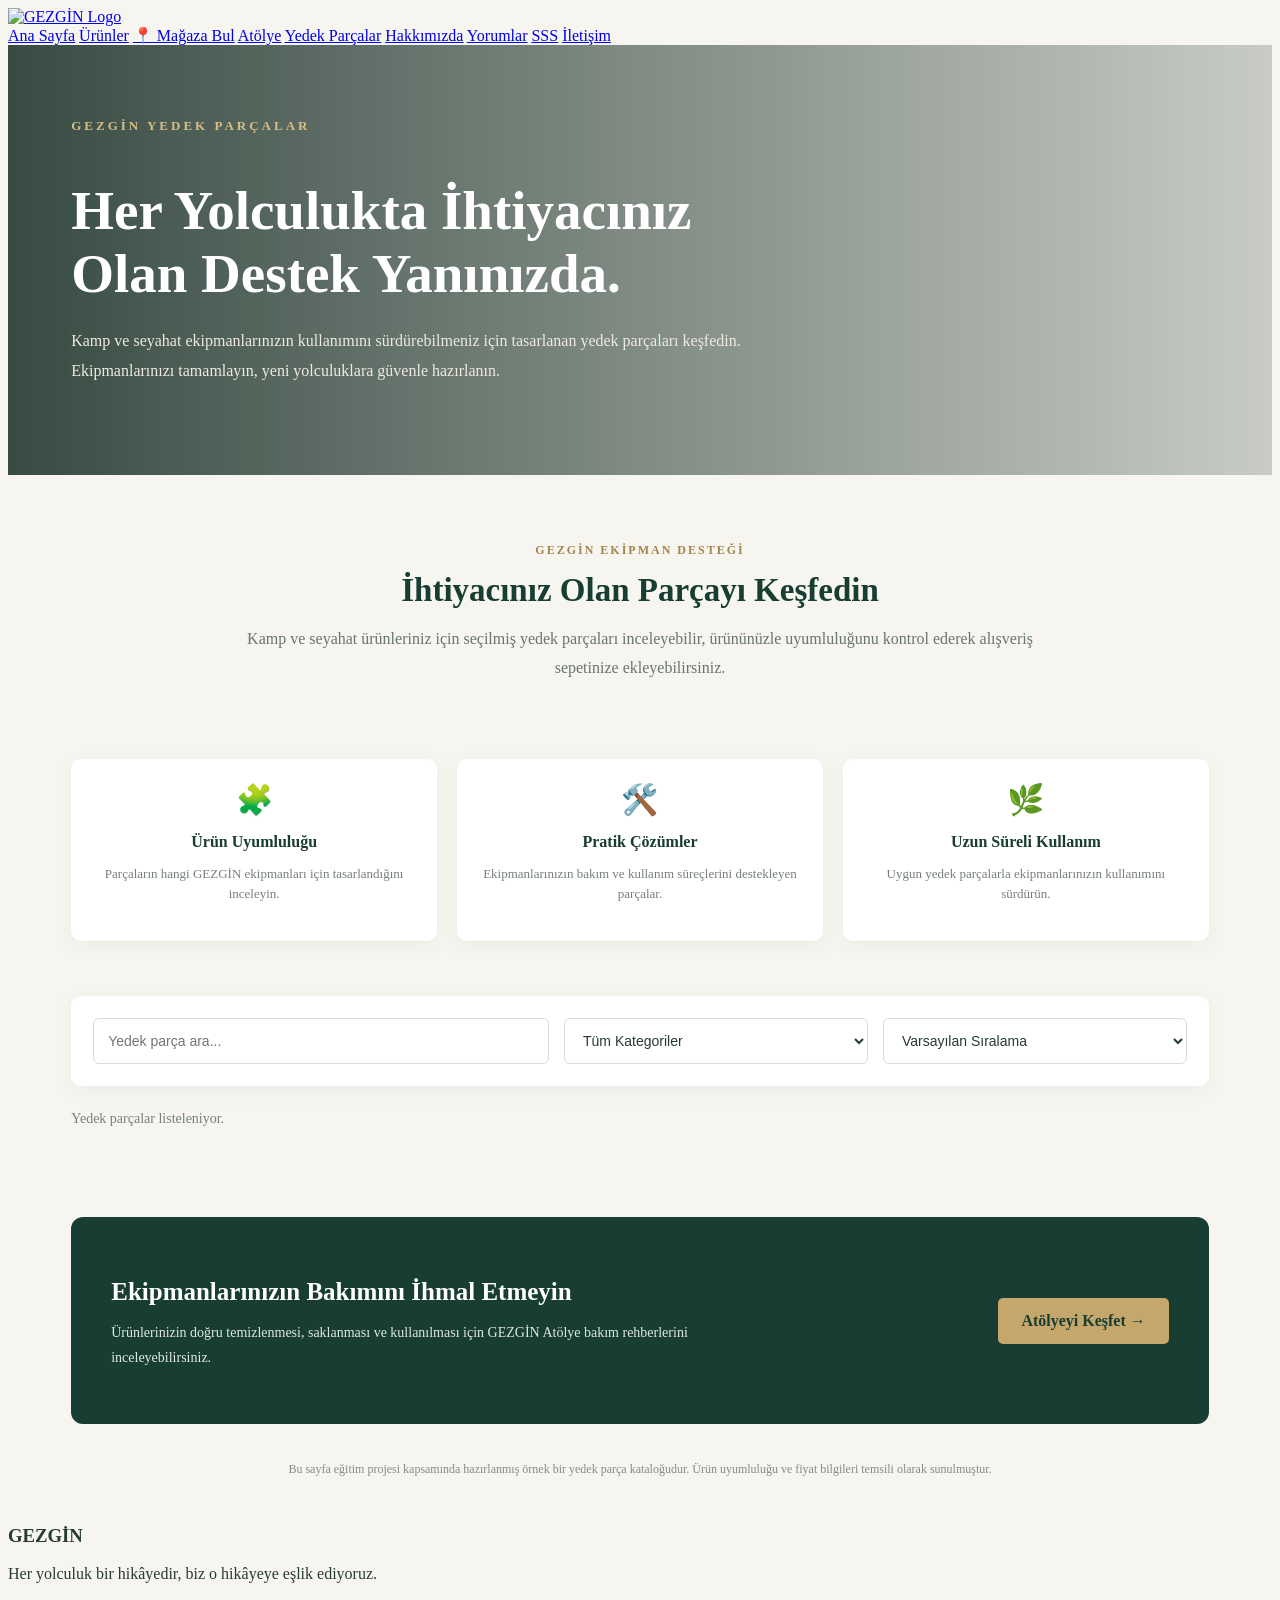
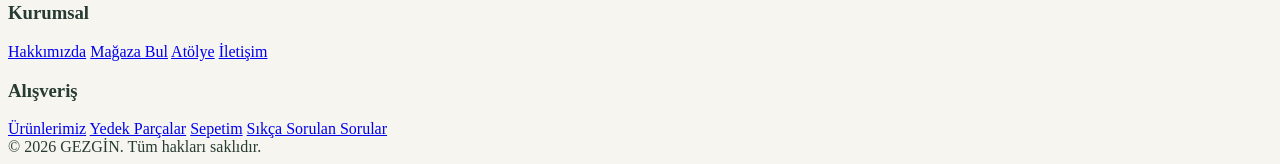
==== yedek-parcalar.html @ 84cae01d "Add files via upload" ====
<!DOCTYPE html>
<html lang="tr">
<head>
    <meta charset="UTF-8">
    <meta name="viewport" content="width=device-width, initial-scale=1.0">

    <meta name="description" content="GEZGİN yedek parçalar. Kamp ve seyahat ekipmanlarınız için uyumlu yedek parçaları keşfedin.">

    <title>Yedek Parçalar | GEZGİN</title>

    <link rel="stylesheet" href="style.css">

    <style>
        /* GENEL */
        .parts-page {
            background: #f7f5ef;
            color: #263b32;
        }

        .parts-container {
            width: 90%;
            max-width: 1250px;
            margin: auto;
        }
/* HERO */
.parts-hero {
    min-height: 430px;
    background:
        linear-gradient(90deg, rgba(13,38,29,.82), rgba(13,38,29,.20)),
        url("images/yedek-parcalar.png") center/cover no-repeat;
    display: flex;
    align-items: center;
    color: white;
    position: relative;
}
        .parts-hero-content {
            max-width: 680px;
            padding: 70px 0;
        }

        .parts-label {
            color: #d8bd85;
            font-size: 13px;
            font-weight: 800;
            letter-spacing: 3px;
            margin-bottom: 18px;
        }

        .parts-hero h1 {
            font-size: clamp(36px, 5vw, 55px);
            line-height: 1.15;
            margin-bottom: 20px;
        }

        .parts-hero p {
            color: #eeeae0;
            font-size: 16px;
            line-height: 1.9;
        }

        .parts-intro {
            text-align: center;
            max-width: 800px;
            margin: auto;
            padding: 65px 15px 35px;
        }

        .parts-intro span {
            color: #a3864e;
            font-size: 12px;
            font-weight: 800;
            letter-spacing: 2px;
        }

        .parts-intro h2 {
            color: #183d32;
            font-size: 33px;
            margin: 14px 0;
        }

        .parts-intro p {
            color: #68756d;
            line-height: 1.8;
        }

        /* AVANTAJLAR */
        .parts-benefits {
            display: grid;
            grid-template-columns: repeat(3, 1fr);
            gap: 20px;
            margin: 25px auto 55px;
        }

        .parts-benefit {
            background: white;
            border-radius: 10px;
            padding: 23px;
            text-align: center;
            box-shadow: 0 5px 20px rgba(24,61,50,.05);
        }

        .parts-benefit .icon {
            font-size: 30px;
            margin-bottom: 12px;
        }

        .parts-benefit h3 {
            color: #183d32;
            font-size: 16px;
            margin-bottom: 8px;
        }

        .parts-benefit p {
            color: #778078;
            font-size: 13px;
            line-height: 1.6;
        }

        /* ARAMA VE FİLTRELEME */
        .parts-controls {
            background: white;
            border-radius: 10px;
            padding: 22px;
            display: grid;
            grid-template-columns: 1.5fr 1fr 1fr;
            gap: 15px;
            margin-bottom: 25px;
            box-shadow: 0 5px 20px rgba(24,61,50,.05);
        }

        .parts-controls input,
        .parts-controls select {
            width: 100%;
            padding: 13px 14px;
            border: 1px solid #dddcd3;
            border-radius: 6px;
            background: #fff;
            color: #263b32;
            font-size: 14px;
            outline: none;
            box-sizing: border-box;
        }

        .parts-controls input:focus,
        .parts-controls select:focus {
            border-color: #183d32;
        }

        .parts-result-count {
            color: #758078;
            font-size: 14px;
            margin-bottom: 20px;
        }

        /* YEDEK PARÇA KARTLARI */
        .parts-grid {
            display: grid;
            grid-template-columns: repeat(3, 1fr);
            gap: 25px;
            padding-bottom: 70px;
        }

        .part-card {
            background: white;
            border-radius: 12px;
            overflow: hidden;
            box-shadow: 0 7px 24px rgba(24,61,50,.07);
            transition: .3s;
            display: flex;
            flex-direction: column;
        }

        .part-card:hover {
            transform: translateY(-6px);
            box-shadow: 0 14px 32px rgba(24,61,50,.13);
        }

        .part-visual {
            height: 240px;
            background: #ffffff;
            display: flex;
            align-items: center;
            justify-content: center;
            position: relative;
            padding: 15px;
            overflow: hidden;
            box-sizing: border-box;
        }

        .part-product-image {
            width: 100%;
            height: 100%;
            object-fit: contain;
            display: block;
            transition: transform .4s ease;
        }

        .part-card:hover .part-product-image {
            transform: scale(1.05);
        }

        .part-tag {
            position: absolute;
            top: 15px;
            left: 15px;
            background: #183d32;
            color: white;
            padding: 7px 11px;
            border-radius: 4px;
            font-size: 11px;
            font-weight: 700;
            z-index: 2;
        }

        .part-content {
            padding: 23px;
            display: flex;
            flex-direction: column;
            flex: 1;
        }

        .part-category {
            color: #a3864e;
            font-size: 11px;
            font-weight: 800;
            letter-spacing: 1px;
            text-transform: uppercase;
        }

        .part-content h3 {
            color: #183d32;
            font-size: 19px;
            margin: 10px 0;
        }

        .part-description {
            color: #778078;
            font-size: 13px;
            line-height: 1.7;
            min-height: 65px;
        }

        .part-compatibility {
            background: #f5f4ed;
            border-left: 3px solid #c5a66b;
            padding: 11px 13px;
            margin: 15px 0;
            font-size: 12px;
            color: #59675e;
            line-height: 1.6;
        }

        .part-price {
            color: #183d32;
            font-size: 22px;
            font-weight: 800;
            margin: 8px 0 16px;
        }

        .part-stock {
            font-size: 12px;
            font-weight: 700;
            margin-bottom: 13px;
        }

        .part-add-button {
            width: 100%;
            padding: 13px;
            border: none;
            border-radius: 5px;
            background: #183d32;
            color: white;
            font-weight: 700;
            cursor: pointer;
            transition: .3s;
            margin-top: auto;
        }

        .part-add-button:hover:not(:disabled) {
            background: #c5a66b;
            color: #183d32;
        }

        .part-add-button:disabled {
            background: #aaa;
            cursor: not-allowed;
        }

        .parts-empty {
            display: none;
            text-align: center;
            padding: 50px 20px;
            background: white;
            border-radius: 10px;
            color: #68756d;
            margin-bottom: 60px;
        }

        /* ATÖLYE YÖNLENDİRME */
        .parts-workshop {
            background: #183d32;
            color: white;
            border-radius: 12px;
            padding: 40px;
            margin: 0 auto 75px;
            display: flex;
            align-items: center;
            justify-content: space-between;
            gap: 25px;
        }

        .parts-workshop h2 {
            font-size: 25px;
            margin-bottom: 12px;
        }

        .parts-workshop p {
            color: #e0e8e2;
            line-height: 1.8;
            font-size: 14px;
            max-width: 650px;
        }

        .parts-workshop a {
            flex-shrink: 0;
            display: inline-block;
            padding: 14px 23px;
            background: #c5a66b;
            color: #183d32;
            text-decoration: none;
            font-weight: 800;
            border-radius: 5px;
        }

        .parts-workshop a:hover {
            background: #e0c995;
        }

        .parts-disclaimer {
            font-size: 12px;
            color: #858b83;
            text-align: center;
            margin: -40px auto 45px;
            line-height: 1.7;
        }

        /* MOBİL UYUMLULUK */
        @media(max-width: 900px) {
            .parts-grid {
                grid-template-columns: repeat(2, 1fr);
            }

            .parts-benefits {
                grid-template-columns: 1fr;
            }
        }

        @media(max-width: 600px) {
            .parts-grid {
                grid-template-columns: 1fr;
            }

            .parts-controls {
                grid-template-columns: 1fr;
            }

            .parts-workshop {
                flex-direction: column;
                align-items: flex-start;
                padding: 28px;
            }

            .parts-intro h2 {
                font-size: 27px;
            }

            .part-visual {
                height: 260px;
            }
        }
    </style>
</head>

<body class="parts-page">

<header class="site-header">

    <a href="index.html" class="logo">
        <img src="images/logo.png" alt="GEZGİN Logo">
    </a>

    <nav class="main-nav">
        <a href="index.html">Ana Sayfa</a>
        <a href="urunler.html">Ürünler</a>
        <a href="magazalar.html">📍 Mağaza Bul</a>
        <a href="atolye.html">Atölye</a>
        <a href="yedek-parcalar.html">Yedek Parçalar</a>
        <a href="hakkimizda.html">Hakkımızda</a>
        <a href="yorumlar.html">Yorumlar</a>
        <a href="sss.html">SSS</a>
        <a href="iletisim.html">İletişim</a>
    </nav>

</header>

<main>

    <section class="parts-hero">
        <div class="parts-container">
            <div class="parts-hero-content">

                <div class="parts-label">
                    GEZGİN YEDEK PARÇALAR
                </div>

                <h1>Her Yolculukta İhtiyacınız Olan Destek Yanınızda.</h1>

                <p>
                    Kamp ve seyahat ekipmanlarınızın kullanımını
                    sürdürebilmeniz için tasarlanan yedek parçaları
                    keşfedin. Ekipmanlarınızı tamamlayın, yeni
                    yolculuklara güvenle hazırlanın.
                </p>

            </div>
        </div>
    </section>

    <section class="parts-container">

        <div class="parts-intro">

            <span>GEZGİN EKİPMAN DESTEĞİ</span>

            <h2>İhtiyacınız Olan Parçayı Keşfedin</h2>

            <p>
                Kamp ve seyahat ürünleriniz için seçilmiş yedek
                parçaları inceleyebilir, ürününüzle uyumluluğunu
                kontrol ederek alışveriş sepetinize ekleyebilirsiniz.
            </p>

        </div>

        <div class="parts-benefits">

            <div class="parts-benefit">
                <div class="icon">🧩</div>
                <h3>Ürün Uyumluluğu</h3>
                <p>Parçaların hangi GEZGİN ekipmanları için tasarlandığını inceleyin.</p>
            </div>

            <div class="parts-benefit">
                <div class="icon">🛠️</div>
                <h3>Pratik Çözümler</h3>
                <p>Ekipmanlarınızın bakım ve kullanım süreçlerini destekleyen parçalar.</p>
            </div>

            <div class="parts-benefit">
                <div class="icon">🌿</div>
                <h3>Uzun Süreli Kullanım</h3>
                <p>Uygun yedek parçalarla ekipmanlarınızın kullanımını sürdürün.</p>
            </div>

        </div>

        <div class="parts-controls">

            <input
                type="search"
                id="part-search"
                placeholder="Yedek parça ara..."
                aria-label="Yedek parça ara"
            >

            <select id="part-category">
                <option value="all">Tüm Kategoriler</option>
                <option value="Çadır Parçaları">Çadır Parçaları</option>
                <option value="Çanta Parçaları">Çanta Parçaları</option>
                <option value="Sandalye Parçaları">Sandalye Parçaları</option>
                <option value="Termos Parçaları">Termos Parçaları</option>
            </select>

            <select id="part-sort">
                <option value="default">Varsayılan Sıralama</option>
                <option value="low-high">Fiyat: Artan</option>
                <option value="high-low">Fiyat: Azalan</option>
                <option value="az">İsim: A-Z</option>
            </select>

        </div>

        <div class="parts-result-count" id="part-result-count">
            Yedek parçalar listeleniyor.
        </div>

        <div class="parts-grid" id="parts-list"></div>

        <div class="parts-empty" id="parts-empty">
            <h3>Aradığınız yedek parça bulunamadı.</h3>
            <p>Farklı bir kelime veya kategori deneyebilirsiniz.</p>
        </div>

        <div class="parts-workshop">

            <div>
                <h2>Ekipmanlarınızın Bakımını İhmal Etmeyin</h2>

                <p>
                    Ürünlerinizin doğru temizlenmesi, saklanması ve
                    kullanılması için GEZGİN Atölye bakım rehberlerini
                    inceleyebilirsiniz.
                </p>
            </div>

            <a href="atolye.html">Atölyeyi Keşfet →</a>

        </div>

        <p class="parts-disclaimer">
            Bu sayfa eğitim projesi kapsamında hazırlanmış örnek bir
            yedek parça kataloğudur. Ürün uyumluluğu ve fiyat bilgileri
            temsili olarak sunulmuştur.
        </p>

    </section>

</main>

<footer class="site-footer">

    <div class="footer-content">

        <div class="footer-column">
            <h3>GEZGİN</h3>
            <p>Her yolculuk bir hikâyedir, biz o hikâyeye eşlik ediyoruz.</p>
        </div>

        <div class="footer-column">
            <h3>Kurumsal</h3>
            <a href="hakkimizda.html">Hakkımızda</a>
            <a href="magazalar.html">Mağaza Bul</a>
            <a href="atolye.html">Atölye</a>
            <a href="iletisim.html">İletişim</a>
        </div>

        <div class="footer-column">
            <h3>Alışveriş</h3>
            <a href="urunler.html">Ürünlerimiz</a>
            <a href="yedek-parcalar.html">Yedek Parçalar</a>
            <a href="sepet.html">Sepetim</a>
            <a href="sss.html">Sıkça Sorulan Sorular</a>
        </div>

    </div>

    <div class="footer-bottom">
        © 2026 GEZGİN. Tüm hakları saklıdır.
    </div>

</footer>

<script src="script.js"></script>

<script>

// ==========================================
// GEZGİN YEDEK PARÇA VERİLERİ
// ==========================================

const spareParts = [

    {
        id: 101,
        name: "GEZGİN Alüminyum Çadır Direği",
        category: "Çadır Parçaları",
        price: 590,
        stock: 12,
        description: "Kamp çadırlarının taşıyıcı yapısını desteklemek için tasarlanmış alüminyum direk.",
        compatibility: "GEZGİN StormGuard Kamp Çadırı",
        image: "images/yedekcadirDiregi.png"
    },

    {
        id: 102,
        name: "GEZGİN Çadır Kazık Seti",
        category: "Çadır Parçaları",
        price: 290,
        stock: 20,
        description: "Çadırın zemine sabitlenmesine yardımcı olan dayanıklı kazık seti.",
        compatibility: "GEZGİN StormGuard Kamp Çadırı",
        image: "images/yedekcadirKazigi.png"
    },

    {
        id: 103,
        name: "GEZGİN Çadır Bağlantı Aparatı",
        category: "Çadır Parçaları",
        price: 190,
        stock: 15,
        description: "Çadır direklerinin ve bağlantı noktalarının sabitlenmesini destekleyen bağlantı parçası.",
        compatibility: "GEZGİN StormGuard Kamp Çadırı",
        image: "images/yedekcadirBaglanti.png"
    },

    {
        id: 104,
        name: "GEZGİN Çadır Tamir Yaması",
        category: "Çadır Parçaları",
        price: 160,
        stock: 25,
        description: "Küçük yüzey hasarlarının onarımında kullanılmak üzere tasarlanmış tamir yaması.",
        compatibility: "Polyester çadır kumaşları için uygun yüzeylerde",
        image: "images/yedekcadirTamirYamasi.png"
    },

    {
        id: 105,
        name: "GEZGİN Sırt Çantası Tokası",
        category: "Çanta Parçaları",
        price: 120,
        stock: 18,
        description: "Çanta kayışlarının sabitlenmesi ve ayarlanması için yedek toka.",
        compatibility: "GEZGİN AdventurePro Sırt Çantası",
        image: "images/yedekSirtCantasiTokasi.png"
    },

    {
        id: 106,
        name: "GEZGİN Çanta Omuz Askısı",
        category: "Çanta Parçaları",
        price: 260,
        stock: 10,
        description: "Seyahat çantaları için ayarlanabilir yedek omuz askısı.",
        compatibility: "GEZGİN Premium Seyahat Çantası",
        image: "images/yedekCantaOmuzAskisi.png"
    },

    {
        id: 107,
        name: "GEZGİN Fermuar Başlığı",
        category: "Çanta Parçaları",
        price: 90,
        stock: 30,
        description: "Uygun ölçüdeki çanta fermuarları için yedek fermuar çekme aparatı.",
        compatibility: "GEZGİN seyahat ve sırt çantaları",
        image: "images/yedekFermuarBasligi.png"
    },

    {
        id: 108,
        name: "GEZGİN Kamp Sandalyesi Ayak Tapası",
        category: "Sandalye Parçaları",
        price: 140,
        stock: 16,
        description: "Sandalye ayaklarının zeminle temasını destekleyen yedek koruyucu parça.",
        compatibility: "GEZGİN Adventure Kamp Sandalyesi",
        image: "images/yedekSandalyeAyakTapasi.png"
    },

    {
        id: 109,
        name: "GEZGİN Sandalye Bağlantı Aparatı",
        category: "Sandalye Parçaları",
        price: 210,
        stock: 10,
        description: "Katlanabilir sandalye iskeletindeki uygun bağlantı noktaları için yedek aparat.",
        compatibility: "GEZGİN Adventure Kamp Sandalyesi",
        image: "images/yedekSandalyeBaglanti.png"
    },

    {
        id: 110,
        name: "GEZGİN Termos Yedek Kapağı",
        category: "Termos Parçaları",
        price: 220,
        stock: 14,
        description: "Termosun kapak bölümünü yenilemek için tasarlanmış yedek kapak.",
        compatibility: "GEZGİN ThermoPro Premium Termos",
        image: "images/yedekTermosKapagi.png"
    },

    {
        id: 111,
        name: "GEZGİN Termos Silikon Conta",
        category: "Termos Parçaları",
        price: 85,
        stock: 25,
        description: "Termos kapağının sızdırmazlık yapısını destekleyen silikon conta.",
        compatibility: "GEZGİN ThermoPro Premium Termos",
        image: "images/yedekTermosSilikonConta.png"
    }

];


// ==========================================
// YEDEK PARÇALARI ANA ÜRÜN SİSTEMİNE EKLE
// ==========================================

spareParts.forEach(part => {

    if (!products.some(product => product.id === part.id)) {

        products.push({

            id: part.id,
            name: part.name,
            category: part.category,
            price: part.price,
            stock: part.stock,

            description: part.description,

            features: [
                "Ürün türü: Yedek parça",
                "Uyumlu ürün: " + part.compatibility
            ],

            warranty: "Eğitim projesi kapsamında temsili bilgi",

            usageInstructions: [
                "Parçayı satın almadan önce mevcut ürününüzle uyumluluğunu kontrol edin.",
                "Kurulum ve değişim işlemlerinde ürün kullanım talimatlarını dikkate alın.",
                "Emin olmadığınız montaj işlemleri için teknik destek alın."
            ],

            boxContents: [
                "1 adet " + part.name
            ],

            colors: [
                {
                    name: "Standart",
                    image: part.image
                }
            ],

            reviews: []

        });

    }

    if (stockData[part.id] === undefined) {
        stockData[part.id] = part.stock;
    }

});

saveStock();


// ==========================================
// YEDEK PARÇALARI ANA SAYFADA GÖSTER
// ==========================================

function renderSpareParts() {

    const container = document.getElementById("parts-list");

    if (!container) return;

    const searchInput = document.getElementById("part-search");
    const categoryInput = document.getElementById("part-category");
    const sortInput = document.getElementById("part-sort");

    const search = searchInput.value
        .toLocaleLowerCase("tr-TR")
        .trim();

    const category = categoryInput.value;
    const sort = sortInput.value;

    let filtered = spareParts.filter(part => {

        const text = (
            part.name + " " +
            part.category + " " +
            part.description + " " +
            part.compatibility
        ).toLocaleLowerCase("tr-TR");

        const matchesSearch = text.includes(search);

        const matchesCategory =
            category === "all" || part.category === category;

        return matchesSearch && matchesCategory;

    });

    if (sort === "low-high") {
        filtered.sort((a, b) => a.price - b.price);
    }

    if (sort === "high-low") {
        filtered.sort((a, b) => b.price - a.price);
    }

    if (sort === "az") {
        filtered.sort((a, b) =>
            a.name.localeCompare(b.name, "tr")
        );
    }

    container.innerHTML = filtered.map(part => {

        const stock = getStock(part.id);

        return `
            <article class="part-card">

                <div class="part-visual">

                    <span class="part-tag">GEZGİN YEDEK PARÇA</span>

                    <img
                        class="part-product-image"
                        src="${part.image}"
                        alt="${escapeHTML(part.name)}"
                        loading="lazy"
                        onerror="this.onerror=null; this.alt='Ürün görseli bulunamadı'; this.src='images/logo.png';"
                    >

                </div>

                <div class="part-content">

                    <span class="part-category">
                        ${escapeHTML(part.category)}
                    </span>

                    <h3>${escapeHTML(part.name)}</h3>

                    <p class="part-description">
                        ${escapeHTML(part.description)}
                    </p>

                    <div class="part-compatibility">
                        <strong>Uyumlu ürün:</strong><br>
                        ${escapeHTML(part.compatibility)}
                    </div>

                    <div class="part-price">
                        ${formatPrice(part.price)}
                    </div>

                    <div class="part-stock"
                        style="color:${stock > 0 ? "#27834b" : "#c0392b"}">

                        ${stock > 0
                            ? "● Stokta: " + stock + " adet"
                            : "● Stokta Yok"}

                    </div>

                    <button
                        class="part-add-button"
                        onclick="addToCart(${part.id})"
                        ${stock <= 0 ? "disabled" : ""}
                    >
                        ${stock > 0 ? "🛒 Sepete Ekle" : "Stokta Yok"}
                    </button>

                </div>

            </article>
        `;

    }).join("");

    document.getElementById("part-result-count").textContent =
        filtered.length + " yedek parça listeleniyor.";

    document.getElementById("parts-empty").style.display =
        filtered.length === 0 ? "block" : "none";

}


// ==========================================
// YEDEK PARÇA STOK GÖRÜNÜMÜNÜ YENİLE
// ==========================================

function updateSparePartStockDisplay() {
    renderSpareParts();
}


// ==========================================
// FİLTRELER
// ==========================================

document.getElementById("part-search").addEventListener(
    "input",
    renderSpareParts
);

document.getElementById("part-category").addEventListener(
    "change",
    renderSpareParts
);

document.getElementById("part-sort").addEventListener(
    "change",
    renderSpareParts
);


// ==========================================
// SEPET SONRASI STOK GÖRÜNÜMÜ
// ==========================================

const originalUpdateStockDisplays = updateStockDisplays;

updateStockDisplays = function() {

    originalUpdateStockDisplays();

    renderSpareParts();

};


// ==========================================
// SAYFA AÇILDIĞINDA
// ==========================================

document.addEventListener("DOMContentLoaded", function() {

    renderSpareParts();

});

</script>

</body>
</html>
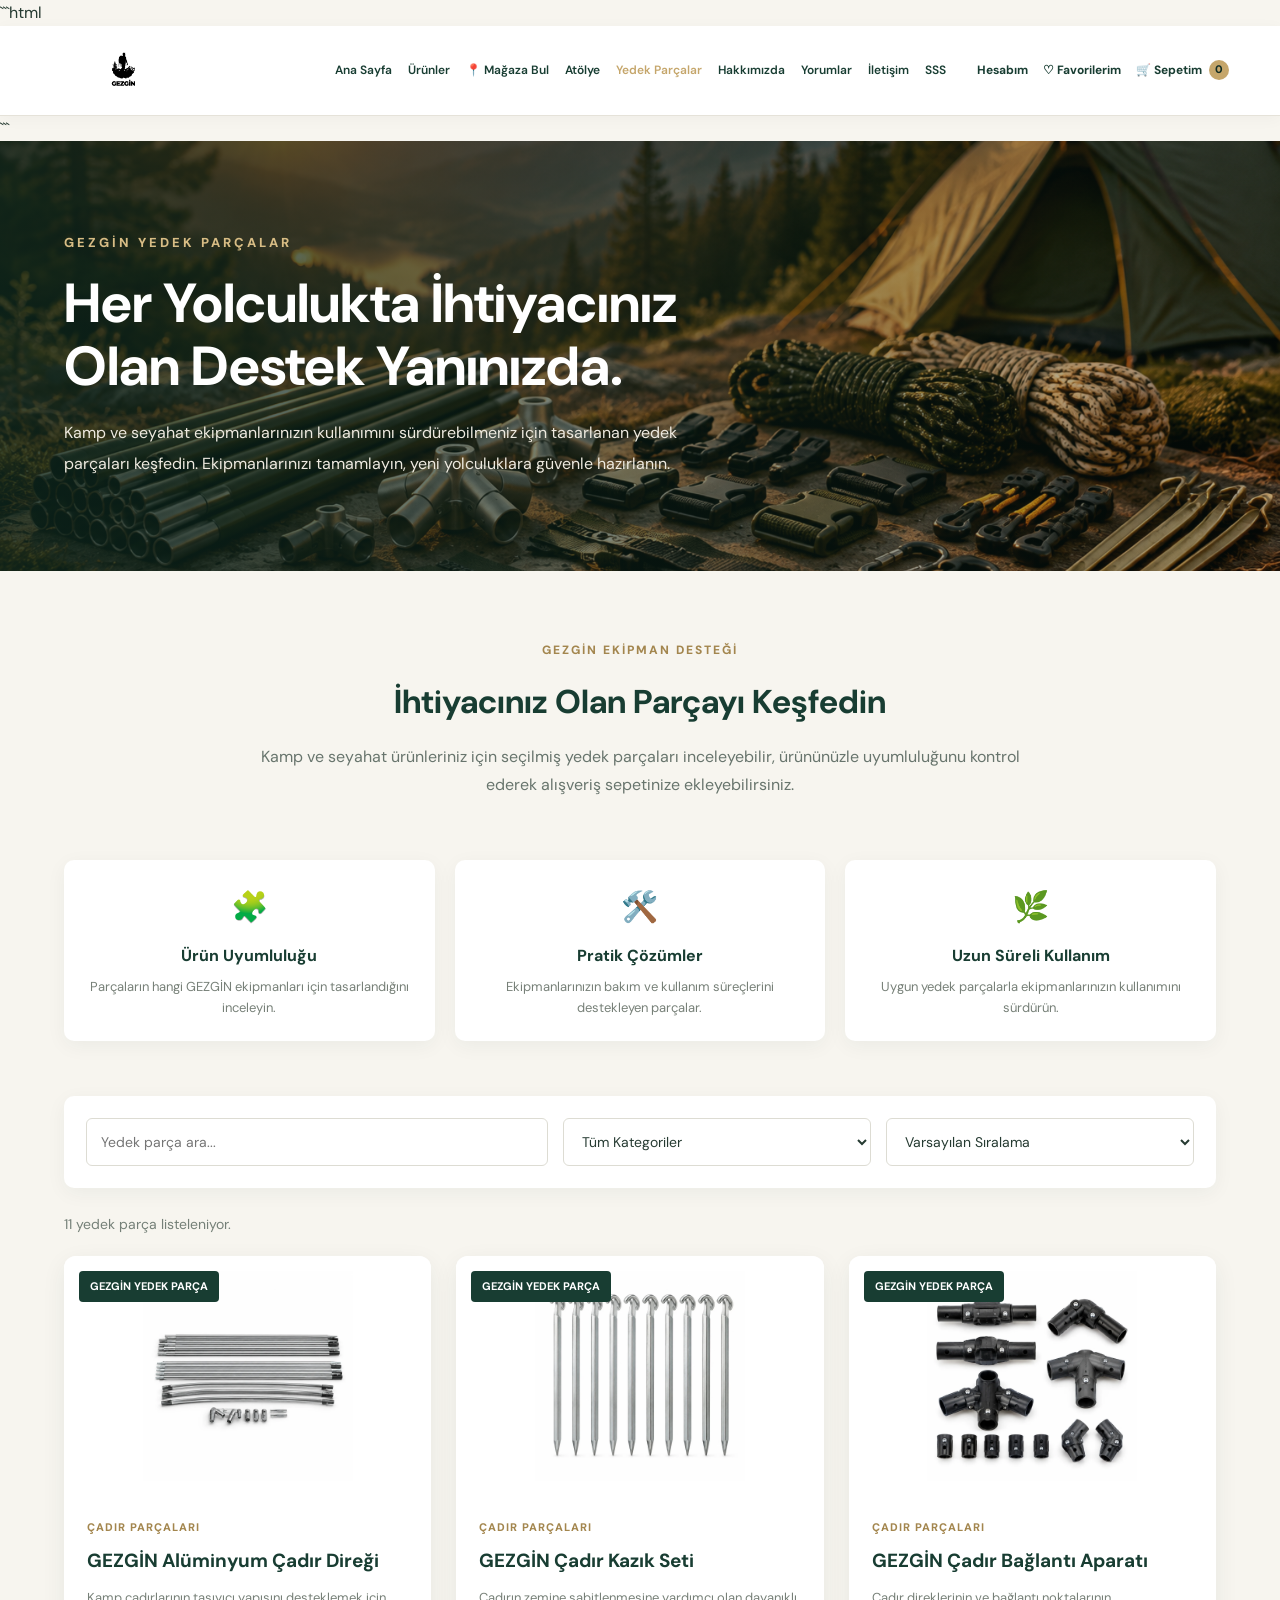
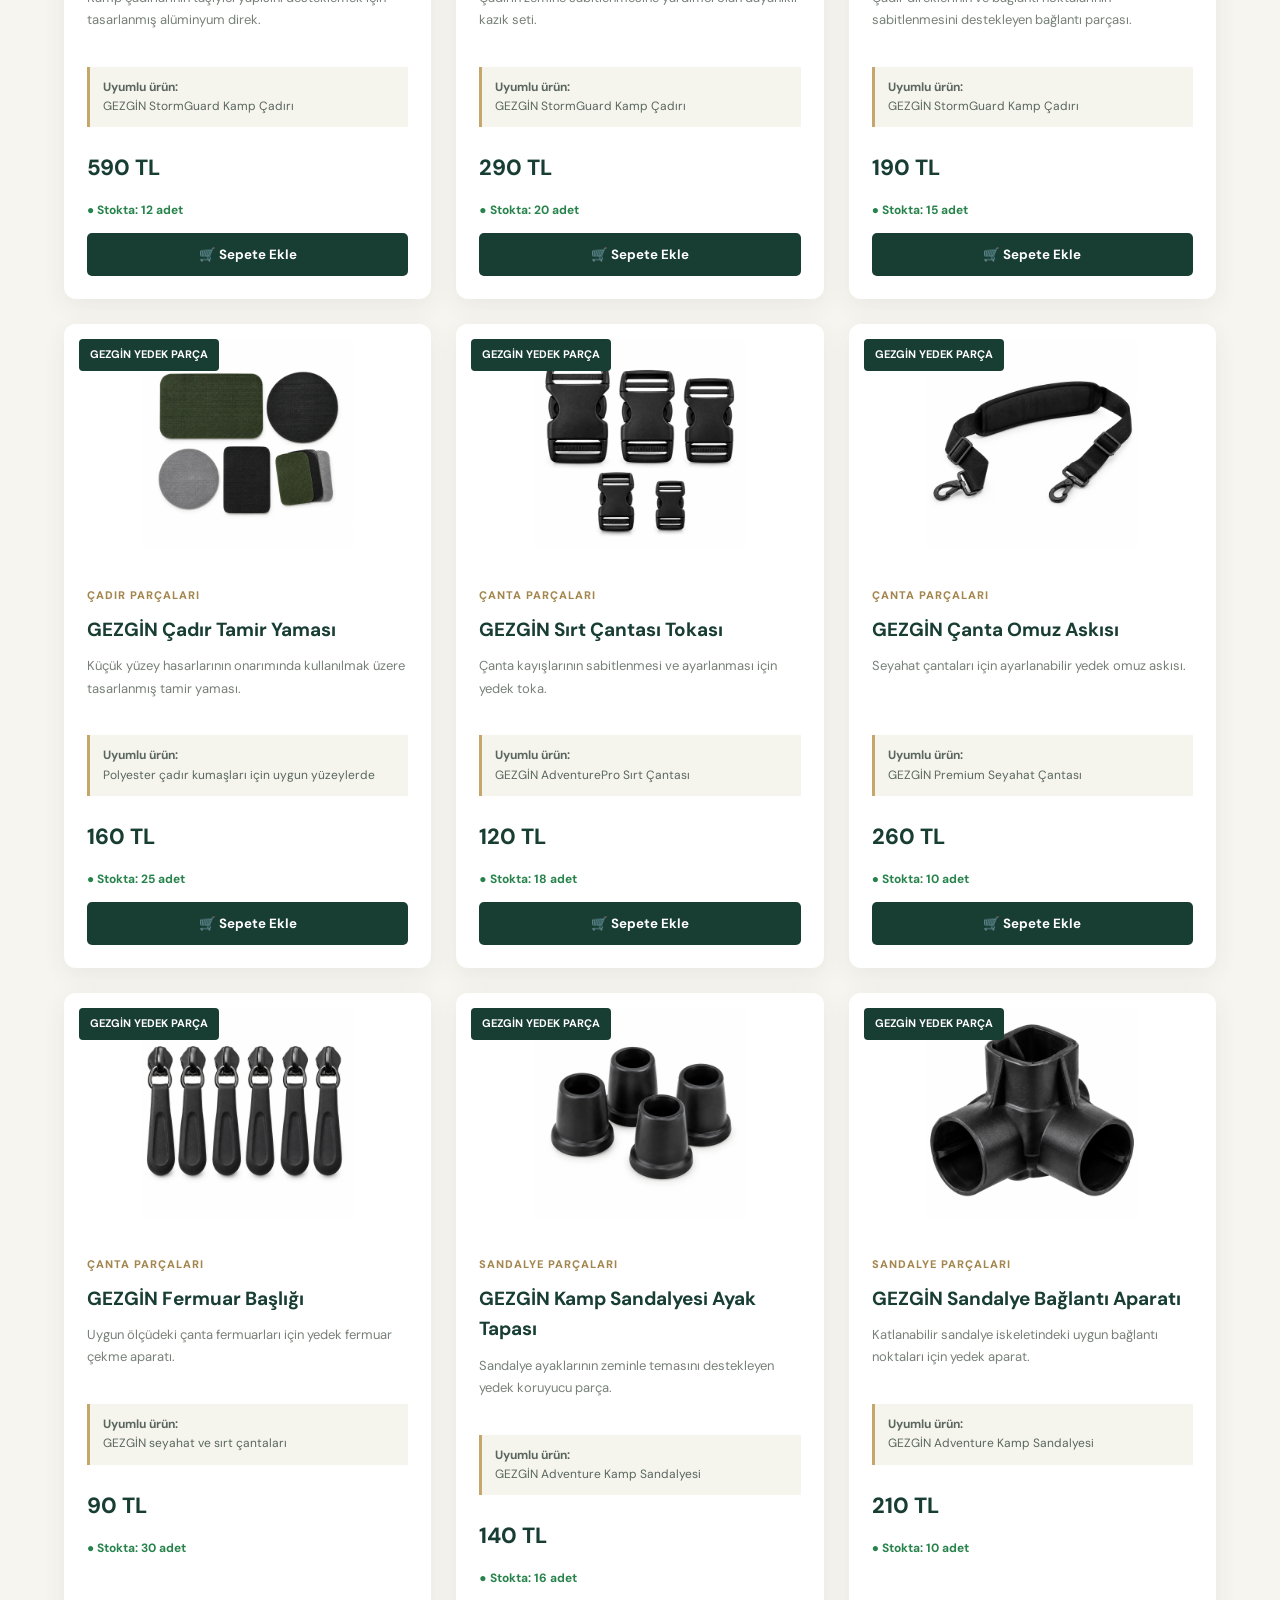
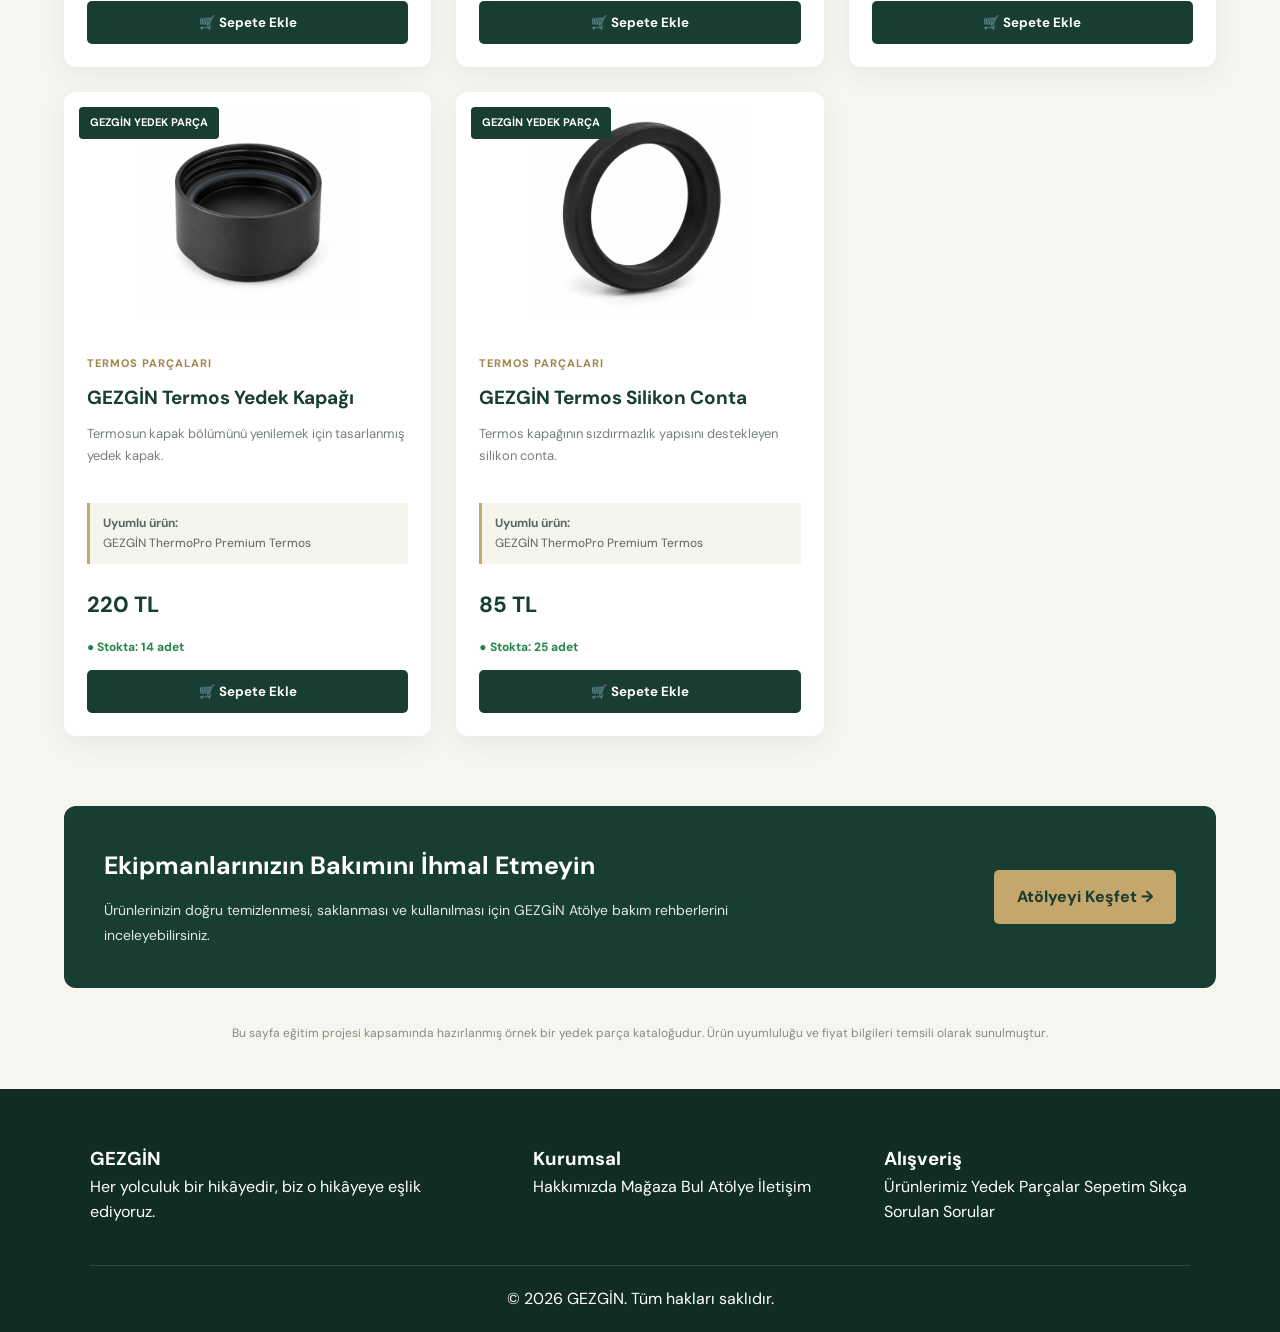
==== commit 69085441: "Add files via upload" ====
--- a/yedek-parcalar.html
+++ b/yedek-parcalar.html
@@ -382,7 +382,7 @@
 </head>
 
 <body class="parts-page">
-
+```html
 <header class="site-header">
 
     <a href="index.html" class="logo">
@@ -394,14 +394,24 @@
         <a href="urunler.html">Ürünler</a>
         <a href="magazalar.html">📍 Mağaza Bul</a>
         <a href="atolye.html">Atölye</a>
-        <a href="yedek-parcalar.html">Yedek Parçalar</a>
+        <a href="yedek-parcalar.html" class="active">Yedek Parçalar</a>
         <a href="hakkimizda.html">Hakkımızda</a>
         <a href="yorumlar.html">Yorumlar</a>
+        <a href="iletisim.html">İletişim</a>
         <a href="sss.html">SSS</a>
-        <a href="iletisim.html">İletişim</a>
     </nav>
 
+    <div class="header-actions">
+        <a href="hesabim.html">Hesabım</a>
+        <a href="favoriler.html">♡ Favorilerim</a>
+        <a href="sepet.html" class="cart-link">
+            🛒 Sepetim
+            <span id="cart-count">0</span>
+        </a>
+    </div>
+
 </header>
+```
 
 <main>
 
--- a/style.css
+++ b/style.css
@@ -0,0 +1,2459 @@
+@import url('https://fonts.googleapis.com/css2?family=DM+Sans:wght@400;500;600;700;800&family=Playfair+Display:wght@500;600;700&display=swap');
+
+/* ========================================
+   GEZGİN - GENEL TASARIM
+======================================== */
+
+:root {
+    --green: #183d32;
+    --dark-green: #102c24;
+    --cream: #f7f5ef;
+    --white: #ffffff;
+    --gold: #c5a66b;
+    --light-green: #eaf0eb;
+    --border: #e5e2d9;
+    --text: #333333;
+    --muted: #777777;
+}
+
+* {
+    margin: 0;
+    padding: 0;
+    box-sizing: border-box;
+}
+
+html {
+    scroll-behavior: smooth;
+}
+
+body {
+    font-family: 'DM Sans', sans-serif;
+    color: var(--text);
+    background: var(--white);
+    line-height: 1.6;
+    overflow-x: hidden;
+}
+
+a {
+    color: inherit;
+    text-decoration: none;
+}
+
+button,
+input,
+select,
+textarea {
+    font-family: inherit;
+}
+
+button {
+    cursor: pointer;
+}
+
+img {
+    max-width: 100%;
+}
+
+/* ========================================
+   HEADER - ÜST MENÜ
+======================================== */
+
+.site-header {
+    width: 100%;
+    min-height: 90px;
+    padding: 12px 4%;
+    display: grid;
+    grid-template-columns: 145px minmax(0, 1fr) auto;
+    align-items: center;
+    gap: 15px;
+    background: var(--white);
+    border-bottom: 1px solid var(--border);
+    position: sticky;
+    top: 0;
+    z-index: 1000;
+    box-shadow: 0 3px 15px rgba(0, 0, 0, 0.035);
+}
+
+.logo {
+    display: flex;
+    align-items: center;
+    flex-shrink: 0;
+}
+
+.logo img {
+    display: block;
+    width: 145px;
+    height: 65px;
+    max-width: 145px;
+    object-fit: contain;
+}
+
+.main-nav {
+    min-width: 0;
+    display: flex;
+    align-items: center;
+    justify-content: center;
+    flex-wrap: wrap;
+    gap: 10px 16px;
+}
+
+.main-nav a {
+    color: var(--green);
+    font-size: 12px;
+    font-weight: 600;
+    white-space: nowrap;
+    transition: color 0.25s ease;
+}
+
+.main-nav a:hover,
+.main-nav a.active {
+    color: var(--gold);
+}
+
+.header-actions {
+    display: flex;
+    align-items: center;
+    justify-content: flex-end;
+    gap: 13px;
+    flex-shrink: 0;
+}
+
+.header-actions a {
+    color: var(--green);
+    font-size: 12px;
+    font-weight: 700;
+    white-space: nowrap;
+    transition: color 0.25s ease;
+}
+
+.header-actions a:hover {
+    color: var(--gold);
+}
+
+.cart-link {
+    display: flex;
+    align-items: center;
+    gap: 7px;
+}
+
+#cart-count {
+    min-width: 20px;
+    height: 20px;
+    padding: 2px 5px;
+    display: inline-flex;
+    align-items: center;
+    justify-content: center;
+    background: var(--gold);
+    color: var(--dark-green);
+    border-radius: 50%;
+    font-size: 11px;
+    font-weight: 800;
+}
+
+/* ========================================
+   ANA SAYFA - HERO
+======================================== */
+
+.hero-section {
+    min-height: 440px;
+    padding: 70px 8%;
+    display: flex;
+    align-items: center;
+    background: linear-gradient(120deg, #102c24, #183d32);
+    color: var(--white);
+}
+
+.hero-content {
+    max-width: 650px;
+}
+
+.hero-label {
+    display: block;
+    color: var(--gold);
+    font-size: 12px;
+    font-weight: 800;
+    letter-spacing: 3px;
+    margin-bottom: 20px;
+}
+
+.hero-content h1 {
+    font-family: 'Playfair Display', serif;
+    font-size: clamp(35px, 5vw, 58px);
+    line-height: 1.2;
+    margin-bottom: 20px;
+    color: var(--white);
+}
+
+.hero-content > p {
+    max-width: 560px;
+    color: #e3e8e4;
+    font-size: 15px;
+    line-height: 1.8;
+    margin-bottom: 25px;
+}
+
+.discount-box {
+    display: flex;
+    flex-direction: column;
+    gap: 5px;
+    padding: 15px 20px;
+    margin-bottom: 25px;
+    border-left: 3px solid var(--gold);
+    background: rgba(255, 255, 255, 0.08);
+}
+
+.discount-box strong {
+    color: var(--gold);
+    font-size: 14px;
+}
+
+.discount-box span {
+    color: #e5e5e5;
+    font-size: 13px;
+}
+
+.hero-button {
+    display: inline-block;
+    padding: 14px 27px;
+    background: var(--gold);
+    color: var(--dark-green);
+    border-radius: 5px;
+    font-size: 13px;
+    font-weight: 800;
+    transition: all 0.3s ease;
+}
+
+.hero-button:hover {
+    background: var(--white);
+    transform: translateY(-3px);
+}
+
+/* ========================================
+   KAMPANYA SLIDER
+======================================== */
+
+.gezgin-slider {
+    position: relative;
+    width: 90%;
+    max-width: 1400px;
+    height: 430px;
+    margin: 25px auto 40px;
+    overflow: hidden;
+    border-radius: 18px;
+    background: var(--green);
+}
+
+.gezgin-slide {
+    position: absolute;
+    inset: 0;
+    opacity: 0;
+    visibility: hidden;
+    transition: opacity 0.8s ease, visibility 0.8s ease;
+}
+
+.gezgin-slide.active {
+    opacity: 1;
+    visibility: visible;
+    z-index: 1;
+}
+
+.gezgin-slide img {
+    width: 100%;
+    height: 100%;
+    object-fit: cover;
+    display: block;
+}
+
+.gezgin-slide::after {
+    content: "";
+    position: absolute;
+    inset: 0;
+    background: linear-gradient(
+        90deg,
+        rgba(10, 30, 23, 0.85),
+        rgba(10, 30, 23, 0.55) 45%,
+        rgba(10, 30, 23, 0.05)
+    );
+}
+
+.gezgin-campaign-content {
+    position: absolute;
+    z-index: 2;
+    top: 50%;
+    left: 8%;
+    transform: translateY(-50%);
+    max-width: 520px;
+    color: var(--white);
+}
+
+.gezgin-campaign-content span {
+    display: block;
+    color: #d8bd85;
+    font-size: 13px;
+    font-weight: 700;
+    letter-spacing: 3px;
+    margin-bottom: 18px;
+}
+
+.gezgin-campaign-content h2 {
+    color: var(--white);
+    font-size: clamp(27px, 4vw, 46px);
+    line-height: 1.15;
+    margin-bottom: 18px;
+}
+
+.gezgin-campaign-content p {
+    color: #f2f0e9;
+    font-size: 16px;
+    margin-bottom: 28px;
+    line-height: 1.7;
+}
+
+.gezgin-campaign-content a {
+    display: inline-block;
+    padding: 14px 27px;
+    background: var(--gold);
+    color: var(--green);
+    border-radius: 5px;
+    font-weight: 700;
+    transition: 0.3s;
+}
+
+.gezgin-campaign-content a:hover {
+    background: var(--white);
+    transform: translateY(-3px);
+}
+
+.gezgin-slider-arrow {
+    position: absolute;
+    z-index: 5;
+    top: 50%;
+    transform: translateY(-50%);
+    width: 45px;
+    height: 45px;
+    border: none;
+    border-radius: 50%;
+    background: rgba(255, 255, 255, 0.85);
+    color: var(--green);
+    font-size: 25px;
+    cursor: pointer;
+    transition: 0.3s;
+}
+
+.gezgin-slider-arrow:hover {
+    background: var(--gold);
+}
+
+.gezgin-prev {
+    left: 20px;
+}
+
+.gezgin-next {
+    right: 20px;
+}
+
+.gezgin-slider-dots {
+    position: absolute;
+    z-index: 6;
+    bottom: 20px;
+    left: 50%;
+    transform: translateX(-50%);
+    display: flex;
+    gap: 10px;
+}
+
+.gezgin-dot {
+    width: 11px;
+    height: 11px;
+    border: none;
+    border-radius: 50%;
+    background: rgba(255, 255, 255, 0.6);
+    cursor: pointer;
+}
+
+.gezgin-dot.active {
+    background: var(--gold);
+    width: 28px;
+    border-radius: 10px;
+}
+
+/* ========================================
+   BÖLÜM BAŞLIKLARI
+======================================== */
+
+.featured-section {
+    padding: 75px 5%;
+}
+
+.section-heading {
+    text-align: center;
+    margin-bottom: 45px;
+}
+
+.section-heading > span {
+    color: var(--gold);
+    font-size: 11px;
+    font-weight: 800;
+    letter-spacing: 3px;
+}
+
+.section-heading h2 {
+    color: var(--green);
+    font-family: 'Playfair Display', serif;
+    font-size: clamp(28px, 4vw, 38px);
+    margin: 10px 0;
+}
+
+.section-heading p {
+    color: var(--muted);
+    font-size: 14px;
+}
+
+/* ========================================
+   ÜRÜN ARAMA VE FİLTRELEME
+======================================== */
+
+.product-controls {
+    width: 100%;
+    max-width: 1120px;
+    margin: 0 auto 25px;
+    padding: 28px 32px;
+    display: grid;
+    grid-template-columns: 1.5fr 1fr 1fr;
+    align-items: end;
+    gap: 24px;
+    background: var(--cream);
+    border: 1px solid var(--border);
+    border-radius: 14px;
+    box-shadow: 0 6px 22px rgba(16, 44, 36, 0.05);
+}
+
+.search-box,
+.filter-box,
+.sort-box {
+    width: 100%;
+    min-width: 0;
+    display: flex;
+    flex-direction: column;
+    gap: 10px;
+}
+
+.product-controls label {
+    display: block;
+    color: var(--green);
+    font-size: 14px;
+    font-weight: 800;
+    letter-spacing: 0.2px;
+}
+
+.product-controls input,
+.product-controls select {
+    width: 100%;
+    height: 54px;
+    padding: 0 17px;
+    border: 1px solid #dcd8cc;
+    border-radius: 8px;
+    background: var(--white);
+    color: var(--text);
+    font-size: 14px;
+    font-weight: 500;
+    transition: border-color 0.25s ease, box-shadow 0.25s ease;
+}
+
+.product-controls input::placeholder {
+    color: #999999;
+}
+
+.product-controls input:focus,
+.product-controls select:focus {
+    outline: none;
+    border-color: var(--gold);
+    box-shadow: 0 0 0 4px rgba(197, 166, 107, 0.15);
+}
+
+.product-controls select {
+    cursor: pointer;
+}
+
+.product-results {
+    width: 100%;
+    max-width: 1120px;
+    margin: 0 auto 25px;
+    padding: 0 3px;
+}
+
+.product-results p {
+    color: var(--muted);
+    font-size: 14px;
+    font-weight: 600;
+}
+
+.no-products {
+    max-width: 700px;
+    margin: 35px auto;
+    padding: 50px 25px;
+    text-align: center;
+    background: var(--cream);
+    border: 1px solid var(--border);
+    border-radius: 12px;
+}
+
+.no-products h3 {
+    color: var(--green);
+    font-family: 'Playfair Display', serif;
+    font-size: 25px;
+    margin-bottom: 10px;
+}
+
+.no-products p {
+    color: var(--muted);
+    font-size: 14px;
+}
+
+/* ========================================
+   ÜRÜN KARTLARI
+======================================== */
+
+.product-grid {
+    display: grid;
+    grid-template-columns: repeat(4, minmax(0, 1fr));
+    gap: 25px;
+}
+
+.product-card {
+    min-width: 0;
+    position: relative;
+    background: var(--white);
+    border: 1px solid var(--border);
+    border-radius: 10px;
+    overflow: hidden;
+    transition: transform 0.3s ease, box-shadow 0.3s ease;
+}
+
+.product-card:hover {
+    transform: translateY(-5px);
+    box-shadow: 0 12px 28px rgba(0, 0, 0, 0.08);
+}
+
+.product-card > a:first-child {
+    width: 100%;
+    height: 245px;
+    padding: 18px;
+    display: flex;
+    align-items: center;
+    justify-content: center;
+    overflow: hidden;
+    background: #faf9f5;
+}
+
+.product-card > a:first-child img {
+    display: block;
+    width: 100%;
+    height: 100%;
+    max-height: 210px;
+    object-fit: contain;
+    transition: transform 0.4s ease;
+}
+
+.product-card:hover > a:first-child img {
+    transform: scale(1.05);
+}
+
+.product-info {
+    padding: 20px;
+}
+
+.product-category {
+    display: block;
+    color: var(--gold);
+    font-size: 10px;
+    font-weight: 800;
+    letter-spacing: 1.5px;
+    margin-bottom: 9px;
+}
+
+.product-info h3 {
+    color: var(--green);
+    font-size: 15px;
+    line-height: 1.5;
+    margin-bottom: 12px;
+}
+
+.product-price {
+    color: var(--green);
+    font-size: 18px;
+    font-weight: 800;
+    margin: 12px 0;
+}
+
+.product-button {
+    display: inline-block;
+    padding: 11px 18px;
+    background: var(--green);
+    color: var(--white);
+    border-radius: 5px;
+    font-size: 12px;
+    font-weight: 700;
+    transition: all 0.3s ease;
+}
+
+.product-button:hover {
+    background: var(--gold);
+    color: var(--dark-green);
+}
+
+.all-products {
+    text-align: center;
+    margin-top: 40px;
+}
+
+.all-products a {
+    display: inline-block;
+    padding: 14px 28px;
+    border: 1px solid var(--green);
+    border-radius: 5px;
+    color: var(--green);
+    font-size: 13px;
+    font-weight: 700;
+    transition: all 0.3s ease;
+}
+
+.all-products a:hover {
+    background: var(--green);
+    color: var(--white);
+}
+
+/* ========================================
+   FAVORİ KALBİ
+======================================== */
+
+.product-card .favorite-button {
+    position: absolute;
+    top: 13px;
+    right: 13px;
+    z-index: 10;
+    width: 46px;
+    height: 46px;
+    padding: 0;
+    display: flex;
+    align-items: center;
+    justify-content: center;
+    border: 1px solid rgba(229, 226, 217, 0.8);
+    border-radius: 50%;
+    background: rgba(255, 255, 255, 0.96);
+    color: var(--green);
+    font-size: 29px;
+    line-height: 1;
+    box-shadow: 0 4px 14px rgba(0, 0, 0, 0.12);
+    transition: transform 0.25s ease, background 0.25s ease, color 0.25s ease;
+}
+
+.product-card .favorite-button:hover {
+    transform: scale(1.12);
+    background: var(--green);
+    color: var(--white);
+}
+
+.product-card .favorite-button.active {
+    background: var(--gold);
+    color: var(--dark-green);
+    border-color: var(--gold);
+}
+
+.product-card .favorite-button.active:hover {
+    background: var(--green);
+    color: var(--white);
+    border-color: var(--green);
+}
+
+/* ========================================
+   ANA SAYFA ÜRÜN KARTLARI
+======================================== */
+
+#featured-products-list .product-card {
+    min-width: 0;
+}
+
+#featured-products-list .product-image-link {
+    display: flex;
+    align-items: center;
+    justify-content: center;
+    width: 100%;
+    height: 245px;
+    padding: 18px;
+    background: #faf9f5;
+    overflow: hidden;
+}
+
+#featured-products-list .product-image-link img {
+    width: 100%;
+    height: 100%;
+    object-fit: contain;
+    transition: transform 0.4s ease;
+}
+
+#featured-products-list .product-card:hover .product-image-link img {
+    transform: scale(1.05);
+}
+
+#featured-products-list .home-discount-badge {
+    position: absolute;
+    top: 13px;
+    left: 12px;
+    z-index: 2;
+    padding: 6px 10px;
+    border-radius: 5px;
+    background: #f5e8d2;
+    color: #8a632b;
+    font-size: 11px;
+    font-weight: 800;
+}
+
+#featured-products-list .home-old-price {
+    color: #999;
+    font-size: 13px;
+    text-decoration: line-through;
+}
+
+#featured-products-list .home-current-price {
+    display: block;
+    color: var(--green);
+    font-size: 19px;
+    font-weight: 800;
+}
+
+#featured-products-list .home-product-actions {
+    display: flex;
+    flex-wrap: wrap;
+    align-items: center;
+    gap: 9px;
+    margin-top: 12px;
+}
+
+#featured-products-list .home-stock-status {
+    display: inline-block;
+    margin: 7px 0;
+    font-size: 12px;
+    font-weight: 700;
+}
+
+#featured-products-list .home-stock-available {
+    color: #27734c;
+}
+
+#featured-products-list .home-stock-low {
+    color: #b17b27;
+}
+
+#featured-products-list .home-stock-out {
+    color: #b33b35;
+}
+
+#featured-products-list .home-restock-button {
+    padding: 9px 12px;
+    border: 1px solid var(--green);
+    border-radius: 5px;
+    background: var(--white);
+    color: var(--green);
+    font-size: 11px;
+    font-weight: 700;
+}
+
+/* ========================================
+   HAKKIMIZDA ALANI
+======================================== */
+
+.about-section {
+    padding: 90px 8%;
+    background: var(--cream);
+}
+
+.about-content {
+    max-width: 750px;
+    margin: auto;
+    text-align: center;
+}
+
+.about-content > span {
+    color: var(--gold);
+    font-size: 11px;
+    font-weight: 800;
+    letter-spacing: 3px;
+}
+
+.about-content h2 {
+    font-family: 'Playfair Display', serif;
+    font-size: clamp(29px, 4vw, 42px);
+    color: var(--green);
+    margin: 15px 0;
+}
+
+.about-content p {
+    color: var(--muted);
+    font-size: 15px;
+    line-height: 1.9;
+    margin-bottom: 25px;
+}
+
+/* ========================================
+   İLETİŞİM SAYFASI
+======================================== */
+
+.contact-section {
+    min-height: 70vh;
+    padding: 75px 6% 90px;
+    background: #fbfaf7;
+}
+
+.contact-hero {
+    max-width: 850px;
+    margin: 0 auto 55px;
+    text-align: center;
+}
+
+.contact-hero span,
+.contact-highlight {
+    display: inline-block;
+    color: var(--gold);
+    font-size: 12px;
+    font-weight: 800;
+    letter-spacing: 3px;
+    margin-bottom: 12px;
+}
+
+.contact-hero h1 {
+    color: var(--green);
+    font-family: 'Playfair Display', serif;
+    font-size: clamp(34px, 5vw, 48px);
+    margin-bottom: 15px;
+}
+
+.contact-hero p,
+.contact-description {
+    color: var(--muted);
+    font-size: 15px;
+    line-height: 1.9;
+}
+
+.contact-container {
+    width: 100%;
+    max-width: 1150px;
+    margin: 0 auto;
+    display: grid;
+    grid-template-columns: 0.85fr 1.4fr;
+    align-items: stretch;
+    gap: 35px;
+}
+
+.contact-info {
+    padding: 38px 32px;
+    border-radius: 14px;
+    background: linear-gradient(145deg, var(--dark-green), var(--green));
+    color: var(--white);
+    box-shadow: 0 12px 30px rgba(16, 44, 36, 0.12);
+}
+
+.contact-info h2 {
+    color: var(--white);
+    font-family: 'Playfair Display', serif;
+    font-size: 27px;
+    margin-bottom: 12px;
+}
+
+.contact-info > p {
+    color: #d6e0d9;
+    font-size: 13px;
+    line-height: 1.8;
+    margin-bottom: 30px;
+}
+
+.contact-detail {
+    display: flex;
+    align-items: flex-start;
+    gap: 15px;
+    padding: 19px 0;
+    border-bottom: 1px solid rgba(255, 255, 255, 0.15);
+}
+
+.contact-detail:last-child {
+    border-bottom: none;
+}
+
+.contact-detail-icon {
+    width: 43px;
+    height: 43px;
+    flex-shrink: 0;
+    display: flex;
+    align-items: center;
+    justify-content: center;
+    border-radius: 50%;
+    background: rgba(197, 166, 107, 0.17);
+    color: var(--gold);
+    font-size: 19px;
+}
+
+.contact-detail h3 {
+    color: var(--gold);
+    font-size: 14px;
+    margin-bottom: 4px;
+}
+
+.contact-detail p,
+.contact-detail a {
+    color: #e0e7e2;
+    font-size: 13px;
+    line-height: 1.7;
+    overflow-wrap: anywhere;
+}
+
+.contact-detail a:hover {
+    color: var(--gold);
+}
+
+.contact-form {
+    padding: 40px;
+    background: var(--white);
+    border: 1px solid var(--border);
+    border-radius: 14px;
+    box-shadow: 0 8px 30px rgba(16, 44, 36, 0.055);
+}
+
+.contact-form h2 {
+    color: var(--green);
+    font-family: 'Playfair Display', serif;
+    font-size: 28px;
+    margin-bottom: 8px;
+}
+
+.contact-form > p {
+    color: var(--muted);
+    font-size: 13px;
+    margin-bottom: 25px;
+}
+
+.contact-form .form-group {
+    display: flex;
+    flex-direction: column;
+    gap: 8px;
+    margin-bottom: 19px;
+}
+
+.contact-form label {
+    color: var(--green);
+    font-size: 13px;
+    font-weight: 700;
+}
+
+.contact-form input,
+.contact-form textarea,
+.contact-form select {
+    width: 100%;
+    padding: 14px 16px;
+    border: 1px solid #dedbd2;
+    border-radius: 7px;
+    background: #fdfdfb;
+    color: var(--text);
+    font-size: 14px;
+    transition: border-color 0.25s ease, box-shadow 0.25s ease;
+}
+
+.contact-form input {
+    height: 51px;
+}
+
+.contact-form textarea {
+    min-height: 150px;
+    resize: vertical;
+}
+
+.contact-form input::placeholder,
+.contact-form textarea::placeholder {
+    color: #a2a2a2;
+}
+
+.contact-form input:focus,
+.contact-form textarea:focus,
+.contact-form select:focus {
+    outline: none;
+    border-color: var(--gold);
+    box-shadow: 0 0 0 4px rgba(197, 166, 107, 0.13);
+    background: var(--white);
+}
+
+.contact-submit-button {
+    width: 100%;
+    min-height: 53px;
+    margin-top: 5px;
+    padding: 13px 20px;
+    border: none;
+    border-radius: 7px;
+    background: var(--green);
+    color: var(--white);
+    font-size: 14px;
+    font-weight: 800;
+    transition: all 0.3s ease;
+}
+
+.contact-submit-button:hover {
+    background: var(--gold);
+    color: var(--dark-green);
+    transform: translateY(-2px);
+    box-shadow: 0 7px 18px rgba(16, 44, 36, 0.12);
+}
+
+.contact-success {
+    display: none;
+    margin-top: 20px;
+    padding: 16px 18px;
+    border: 1px solid #b8d8c2;
+    border-radius: 8px;
+    background: #edf7ef;
+    color: #24623d;
+    font-size: 13px;
+    font-weight: 600;
+    line-height: 1.7;
+}
+
+.contact-success.show {
+    display: block;
+    animation: contactMessageIn 0.35s ease;
+}
+
+@keyframes contactMessageIn {
+    from {
+        opacity: 0;
+        transform: translateY(8px);
+    }
+
+    to {
+        opacity: 1;
+        transform: translateY(0);
+    }
+}
+
+/* ========================================
+   SSS SAYFASI - HERO
+======================================== */
+
+.faq-hero {
+    min-height: 340px;
+    padding: 65px 8%;
+    display: flex;
+    align-items: center;
+    justify-content: center;
+    text-align: center;
+    color: var(--white);
+    background:
+        radial-gradient(circle at 85% 20%, rgba(197, 166, 107, 0.16), transparent 30%),
+        linear-gradient(120deg, var(--dark-green), var(--green));
+}
+
+.faq-hero .hero-content {
+    max-width: 760px;
+}
+
+.faq-hero .hero-content > span {
+    display: block;
+    color: var(--gold);
+    font-size: 12px;
+    font-weight: 800;
+    letter-spacing: 3px;
+    margin-bottom: 18px;
+}
+
+.faq-hero .hero-content h1 {
+    font-family: 'Playfair Display', serif;
+    font-size: clamp(36px, 5vw, 52px);
+    line-height: 1.2;
+    margin-bottom: 17px;
+    color: var(--white);
+}
+
+.faq-hero .hero-content p {
+    max-width: 580px;
+    margin: 0 auto 25px;
+    color: #e2e9e4;
+    font-size: 15px;
+    line-height: 1.8;
+}
+
+.faq-hero .primary-button {
+    display: inline-block;
+    padding: 13px 27px;
+    border-radius: 6px;
+    background: var(--gold);
+    color: var(--dark-green);
+    font-size: 13px;
+    font-weight: 800;
+    transition: all 0.3s ease;
+}
+
+.faq-hero .primary-button:hover {
+    background: var(--white);
+    transform: translateY(-3px);
+}
+
+/* ========================================
+   SSS SAYFASI - ANA ALAN
+======================================== */
+
+.faq-section {
+    width: 100%;
+    max-width: 1100px;
+    margin: 0 auto;
+    padding: 75px 30px 90px;
+    background: var(--white);
+}
+
+.faq-section > .section-heading {
+    max-width: 750px;
+    margin: 0 auto 55px;
+}
+
+.faq-section > .section-heading h2 {
+    font-size: clamp(28px, 4vw, 38px);
+}
+
+.faq-section > .section-heading p {
+    max-width: 650px;
+    margin: 0 auto;
+    line-height: 1.8;
+}
+
+/* ========================================
+   SSS - KATEGORİLER
+======================================== */
+
+.faq-category {
+    margin-bottom: 42px;
+    padding: 30px;
+    border: 1px solid var(--border);
+    border-radius: 13px;
+    background: #fdfcf9;
+    box-shadow: 0 5px 20px rgba(16, 44, 36, 0.035);
+}
+
+.faq-category-heading {
+    display: flex;
+    align-items: center;
+    gap: 16px;
+    padding-bottom: 21px;
+    margin-bottom: 20px;
+    border-bottom: 1px solid var(--border);
+}
+
+.faq-category-heading > span {
+    width: 43px;
+    height: 43px;
+    flex-shrink: 0;
+    display: flex;
+    align-items: center;
+    justify-content: center;
+    border-radius: 10px;
+    background: var(--green);
+    color: var(--gold);
+    font-size: 14px;
+    font-weight: 800;
+    letter-spacing: 1px;
+}
+
+.faq-category-heading h2 {
+    color: var(--green);
+    font-family: 'Playfair Display', serif;
+    font-size: 23px;
+    line-height: 1.35;
+}
+
+/* ========================================
+   SSS - AÇILIR SORU KARTLARI
+======================================== */
+
+.faq-item {
+    margin-bottom: 12px;
+    border: 1px solid #e9e6dd;
+    border-radius: 8px;
+    background: var(--white);
+    overflow: hidden;
+    transition: border-color 0.25s ease, box-shadow 0.25s ease, background 0.25s ease;
+}
+
+.faq-item:last-child {
+    margin-bottom: 0;
+}
+
+.faq-item:hover {
+    border-color: rgba(197, 166, 107, 0.75);
+    box-shadow: 0 4px 14px rgba(16, 44, 36, 0.045);
+}
+
+.faq-item[open] {
+    border-color: rgba(197, 166, 107, 0.8);
+    background: #fffefa;
+    box-shadow: 0 5px 18px rgba(16, 44, 36, 0.055);
+}
+
+.faq-item summary {
+    position: relative;
+    display: flex;
+    align-items: center;
+    min-height: 65px;
+    padding: 18px 60px 18px 22px;
+    color: var(--green);
+    font-size: 14px;
+    font-weight: 700;
+    line-height: 1.6;
+    list-style: none;
+    cursor: pointer;
+    transition: color 0.25s ease;
+}
+
+.faq-item summary::-webkit-details-marker {
+    display: none;
+}
+
+.faq-item summary::marker {
+    display: none;
+    content: "";
+}
+
+.faq-item summary::after {
+    content: "+";
+    position: absolute;
+    top: 50%;
+    right: 20px;
+    transform: translateY(-50%);
+    width: 30px;
+    height: 30px;
+    display: flex;
+    align-items: center;
+    justify-content: center;
+    border-radius: 50%;
+    background: var(--cream);
+    color: var(--green);
+    font-size: 21px;
+    font-weight: 500;
+    transition: transform 0.25s ease, background 0.25s ease, color 0.25s ease;
+}
+
+.faq-item summary:hover {
+    color: #987b46;
+}
+
+.faq-item[open] summary {
+    color: var(--green);
+}
+
+.faq-item[open] summary::after {
+    content: "−";
+    background: var(--green);
+    color: var(--gold);
+    transform: translateY(-50%) rotate(180deg);
+}
+
+.faq-item p {
+    padding: 0 60px 22px 22px;
+    color: var(--muted);
+    font-size: 13px;
+    line-height: 1.9;
+    animation: faqAnswerIn 0.25s ease;
+}
+
+@keyframes faqAnswerIn {
+    from {
+        opacity: 0;
+        transform: translateY(-5px);
+    }
+
+    to {
+        opacity: 1;
+        transform: translateY(0);
+    }
+}
+
+.faq-item summary:focus-visible {
+    outline: 2px solid var(--gold);
+    outline-offset: -3px;
+    border-radius: 7px;
+}
+
+/* ========================================
+   SSS - İLETİŞİM YÖNLENDİRME ALANI
+======================================== */
+
+.faq-contact {
+    position: relative;
+    margin-top: 55px;
+    padding: 48px 30px;
+    overflow: hidden;
+    border: 1px solid rgba(197, 166, 107, 0.25);
+    border-radius: 14px;
+    background:
+        radial-gradient(circle at 90% 10%, rgba(197, 166, 107, 0.13), transparent 32%),
+        linear-gradient(135deg, #f1f3ed, #f8f6ef);
+    text-align: center;
+}
+
+.faq-contact > span {
+    display: block;
+    color: #a4864f;
+    font-size: 11px;
+    font-weight: 800;
+    letter-spacing: 3px;
+    margin-bottom: 12px;
+}
+
+.faq-contact h2 {
+    color: var(--green);
+    font-family: 'Playfair Display', serif;
+    font-size: clamp(25px, 4vw, 32px);
+    margin-bottom: 12px;
+}
+
+.faq-contact p {
+    max-width: 570px;
+    margin: 0 auto 24px;
+    color: var(--muted);
+    font-size: 14px;
+    line-height: 1.8;
+}
+
+.faq-contact .product-button {
+    padding: 13px 24px;
+    font-size: 13px;
+}
+
+.faq-contact .product-button:hover {
+    background: var(--gold);
+    color: var(--dark-green);
+    transform: translateY(-2px);
+}
+
+/* ========================================
+   FOOTER
+======================================== */
+
+.site-footer {
+    background: var(--dark-green);
+    color: var(--white);
+    padding: 55px 7% 20px;
+}
+
+.footer-content {
+    display: grid;
+    grid-template-columns: 1.3fr 1fr 1fr;
+    gap: 45px;
+    padding-bottom: 40px;
+}
+
+.footer-brand h2 {
+    font-family: 'Playfair Display', serif;
+    color: var(--gold);
+    font-size: 30px;
+    letter-spacing: 3px;
+}
+
+.footer-brand p {
+    color: #d0d9d3;
+    font-size: 13px;
+    margin-top: 10px;
+}
+
+.footer-links,
+.footer-contact {
+    display: flex;
+    flex-direction: column;
+    gap: 10px;
+}
+
+.footer-links h3,
+.footer-contact h3 {
+    color: var(--gold);
+    font-size: 15px;
+    margin-bottom: 8px;
+}
+
+.footer-links a,
+.footer-contact a,
+.footer-contact p {
+    color: #d0d9d3;
+    font-size: 12px;
+    transition: color 0.25s ease;
+}
+
+.footer-links a:hover,
+.footer-contact a:hover {
+    color: var(--gold);
+}
+
+.footer-bottom {
+    padding-top: 20px;
+    border-top: 1px solid rgba(255, 255, 255, 0.15);
+    text-align: center;
+}
+
+.footer-bottom p {
+    color: #aebbb3;
+    font-size: 11px;
+    margin: 7px 0;
+}
+
+/* ========================================
+   ÜRÜN DETAY SAYFASI
+======================================== */
+
+.detail-page {
+    width: 100%;
+    max-width: 1300px;
+    margin: auto;
+    padding: 45px 5% 80px;
+}
+
+.detail-breadcrumb {
+    padding-bottom: 18px;
+    border-bottom: 1px solid var(--border);
+    margin-bottom: 40px;
+    color: var(--muted);
+    font-size: 13px;
+}
+
+.product-detail {
+    display: grid;
+    grid-template-columns: 1fr 1fr;
+    align-items: start;
+    gap: 60px;
+}
+
+.detail-gallery {
+    min-width: 0;
+    position: relative;
+}
+
+.main-product-image {
+    width: 100%;
+    height: 520px;
+    display: flex;
+    align-items: center;
+    justify-content: center;
+    overflow: hidden;
+    background: linear-gradient(145deg, #f8f7f2, #eeece3);
+    border: 1px solid var(--border);
+    border-radius: 12px;
+    padding: 25px;
+    box-shadow: 0 8px 25px rgba(0, 0, 0, 0.035);
+}
+
+.main-product-image img {
+    width: 100%;
+    height: 100%;
+    object-fit: contain;
+    transition: transform 0.4s ease;
+}
+
+.main-product-image:hover img {
+    transform: scale(1.12);
+}
+
+.thumbnail-list {
+    display: flex;
+    flex-wrap: wrap;
+    gap: 14px;
+    margin-top: 20px;
+}
+
+.product-thumbnail {
+    width: 95px;
+    height: 95px;
+    padding: 9px;
+    object-fit: contain;
+    border: 1px solid var(--border);
+    border-radius: 9px;
+    background: var(--white);
+    cursor: pointer;
+    transition: all 0.25s ease;
+}
+
+.product-thumbnail:hover {
+    border-color: var(--gold);
+    transform: translateY(-3px);
+}
+
+.product-thumbnail.active {
+    border: 2px solid var(--gold);
+    box-shadow: 0 3px 12px rgba(197, 166, 107, 0.18);
+}
+
+.zoom-info {
+    display: inline-block;
+    margin-top: 15px;
+    padding: 7px 12px;
+    background: var(--cream);
+    border-radius: 20px;
+    font-size: 11px;
+}
+
+.detail-info {
+    min-width: 0;
+    padding: 10px 0;
+}
+
+.detail-info .product-category {
+    font-size: 11px;
+    letter-spacing: 2px;
+}
+
+.detail-info h1 {
+    color: var(--green);
+    font-family: 'Playfair Display', serif;
+    font-size: clamp(30px, 3vw, 39px);
+    line-height: 1.25;
+    margin: 15px 0;
+}
+
+.detail-rating {
+    padding-bottom: 18px;
+    border-bottom: 1px solid var(--border);
+}
+
+.detail-rating span {
+    font-size: 16px;
+}
+
+.detail-rating small {
+    color: var(--muted);
+    font-size: 12px;
+}
+
+.detail-price {
+    font-size: 34px;
+    margin: 22px 0;
+    display: flex;
+    align-items: center;
+    flex-wrap: wrap;
+    gap: 12px;
+}
+
+.detail-info .old-price {
+    color: #999;
+    font-size: 19px;
+    font-weight: 500;
+    text-decoration: line-through;
+}
+
+.detail-info .current-price {
+    color: var(--green);
+    font-size: 34px;
+    font-weight: 800;
+}
+
+.detail-info .discount-badge {
+    display: inline-block;
+    background: #f5e8d2;
+    color: #8a632b;
+    padding: 6px 11px;
+    border-radius: 5px;
+    font-size: 12px;
+    font-weight: 800;
+}
+
+.detail-description {
+    color: #666;
+    font-size: 14px;
+    line-height: 1.9;
+    padding-bottom: 20px;
+    border-bottom: 1px solid var(--border);
+}
+
+#detail-stock {
+    display: inline-flex;
+    align-items: center;
+    margin: 15px 0 20px;
+    padding: 9px 14px;
+    background: var(--light-green);
+    color: var(--green);
+    border-radius: 5px;
+    font-size: 13px;
+    font-weight: 700;
+}
+
+.detail-info label {
+    display: block;
+    font-size: 14px;
+    font-weight: 700;
+    margin: 15px 0 8px;
+}
+
+.detail-info select {
+    max-width: 100%;
+    min-width: 220px;
+    padding: 14px 16px;
+    border-radius: 6px;
+    border: 1px solid var(--border);
+    background: var(--white);
+}
+
+.detail-info select:focus {
+    border-color: var(--gold);
+    outline: none;
+    box-shadow: 0 0 0 3px rgba(197, 166, 107, 0.12);
+}
+
+.detail-actions {
+    margin: 28px 0;
+}
+
+.detail-actions button {
+    width: 100%;
+    max-width: 400px;
+    min-height: 55px;
+    background: var(--green);
+    color: var(--white);
+    border: none;
+    border-radius: 6px;
+    font-size: 15px;
+    font-weight: 700;
+    letter-spacing: 0.3px;
+    transition: all 0.3s ease;
+}
+
+.detail-actions button:hover:not(:disabled) {
+    background: var(--gold);
+    color: var(--dark-green);
+    transform: translateY(-3px);
+    box-shadow: 0 8px 18px rgba(0, 0, 0, 0.10);
+}
+
+.detail-actions button:disabled {
+    background: #999;
+    color: var(--white);
+    cursor: not-allowed;
+}
+
+.detail-delivery {
+    border: 1px solid var(--border);
+    background: #faf9f5;
+    padding: 22px;
+    border-radius: 8px;
+}
+
+.detail-delivery p {
+    display: flex;
+    align-items: center;
+    gap: 10px;
+    font-size: 13px;
+    margin: 11px 0;
+}
+
+/* ========================================
+   ÜRÜN ÖZELLİKLERİ VE YORUMLAR
+======================================== */
+
+.product-information {
+    margin-top: 55px;
+    padding: 55px 0 25px;
+    border-top: 1px solid var(--border);
+}
+
+.product-information .section-heading h2,
+.product-reviews .section-heading h2 {
+    font-size: 34px;
+}
+
+.features-table {
+    width: 100%;
+    border-collapse: collapse;
+    background: var(--white);
+    border-radius: 8px;
+    overflow: hidden;
+    box-shadow: 0 5px 20px rgba(0, 0, 0, 0.035);
+}
+
+.features-table td,
+.features-table th {
+    padding: 17px 20px;
+    font-size: 14px;
+    text-align: left;
+    border-bottom: 1px solid var(--border);
+}
+
+.features-table td:first-child {
+    color: var(--green);
+    font-weight: 700;
+}
+
+.product-reviews {
+    border-top: 1px solid var(--border);
+    margin-top: 45px;
+    padding-top: 45px;
+}
+
+.product-reviews .review-card {
+    border-radius: 9px;
+}
+
+.detail-back-link {
+    margin-top: 55px;
+}
+
+.detail-back-link a {
+    display: inline-block;
+    padding: 12px 23px;
+    border: 1px solid var(--green);
+    border-radius: 5px;
+    transition: all 0.25s ease;
+}
+
+.detail-back-link a:hover {
+    background: var(--green);
+    color: var(--white);
+}
+
+/* ========================================
+   GENEL FORM VE SAYFA ALANLARI
+======================================== */
+
+input,
+textarea,
+select {
+    max-width: 100%;
+}
+
+input:focus,
+textarea:focus,
+select:focus {
+    outline-color: var(--gold);
+}
+
+button:disabled {
+    opacity: 0.7;
+}
+
+/* ========================================
+   TABLET
+======================================== */
+
+@media (max-width: 1050px) {
+
+    .site-header {
+        display: flex;
+        flex-wrap: wrap;
+        justify-content: center;
+        gap: 12px 20px;
+        padding: 12px 3%;
+    }
+
+    .logo {
+        order: 1;
+    }
+
+    .header-actions {
+        order: 2;
+        margin-left: auto;
+    }
+
+    .main-nav {
+        order: 3;
+        width: 100%;
+        flex-basis: 100%;
+        justify-content: center;
+        flex-wrap: wrap;
+        gap: 12px 18px;
+        padding: 8px 0;
+    }
+
+    .product-grid {
+        grid-template-columns: repeat(3, minmax(0, 1fr));
+    }
+
+    .product-detail {
+        gap: 35px;
+    }
+
+    .product-controls {
+        grid-template-columns: 1.2fr 1fr;
+        gap: 20px;
+    }
+
+    .search-box {
+        grid-column: 1 / -1;
+    }
+
+    .contact-container {
+        gap: 22px;
+    }
+
+    .contact-form {
+        padding: 30px;
+    }
+
+    .contact-info {
+        padding: 30px 25px;
+    }
+}
+
+/* ========================================
+   MOBİL
+======================================== */
+
+@media (max-width: 700px) {
+
+    .site-header {
+        display: flex;
+        flex-direction: row;
+        flex-wrap: wrap;
+        justify-content: center;
+        padding: 10px 4%;
+        min-height: auto;
+        gap: 12px;
+    }
+
+    .logo {
+        order: 1;
+    }
+
+    .header-actions {
+        order: 2;
+        width: 100%;
+        justify-content: center;
+        gap: 15px;
+        margin: 0;
+    }
+
+    .logo img {
+        width: 120px;
+        height: 55px;
+    }
+
+    .main-nav {
+        order: 3;
+        width: 100%;
+        flex-basis: 100%;
+        justify-content: center;
+        gap: 10px 15px;
+    }
+
+    .main-nav a {
+        font-size: 11px;
+    }
+
+    .header-actions a {
+        font-size: 11px;
+    }
+
+    .gezgin-slider {
+        width: 92%;
+        height: 390px;
+        margin: 20px auto 25px;
+        border-radius: 10px;
+    }
+
+    .gezgin-campaign-content {
+        left: 9%;
+        right: 9%;
+        max-width: none;
+    }
+
+    .gezgin-campaign-content h2 {
+        font-size: 29px;
+    }
+
+    .gezgin-campaign-content p {
+        font-size: 14px;
+    }
+
+    .gezgin-slider-arrow {
+        width: 36px;
+        height: 36px;
+        font-size: 20px;
+    }
+
+    .gezgin-prev {
+        left: 8px;
+    }
+
+    .gezgin-next {
+        right: 8px;
+    }
+
+    .hero-section {
+        min-height: 380px;
+        padding: 50px 7%;
+    }
+
+    .hero-content h1 {
+        font-size: 35px;
+    }
+
+    .hero-content > p {
+        font-size: 13px;
+    }
+
+    .featured-section {
+        padding: 50px 5%;
+    }
+
+    .section-heading {
+        margin-bottom: 30px;
+    }
+
+    .product-controls {
+        grid-template-columns: 1fr;
+        gap: 18px;
+        padding: 22px 18px;
+        margin-bottom: 22px;
+    }
+
+    .search-box {
+        grid-column: auto;
+    }
+
+    .product-controls label {
+        font-size: 13px;
+    }
+
+    .product-controls input,
+    .product-controls select {
+        height: 50px;
+        font-size: 13px;
+    }
+
+    .product-results {
+        margin-bottom: 20px;
+    }
+
+    .product-grid {
+        grid-template-columns: repeat(2, minmax(0, 1fr));
+        gap: 14px;
+    }
+
+    .product-card > a:first-child {
+        height: 180px;
+        padding: 12px;
+    }
+
+    .product-card > a:first-child img {
+        max-height: 155px;
+    }
+
+    .product-info {
+        padding: 13px;
+    }
+
+    .product-info h3 {
+        font-size: 13px;
+    }
+
+    .product-category {
+        font-size: 9px;
+    }
+
+    .product-price {
+        font-size: 15px;
+    }
+
+    .product-button {
+        padding: 9px 12px;
+        font-size: 11px;
+    }
+
+    .product-card .favorite-button {
+        top: 9px;
+        right: 9px;
+        width: 40px;
+        height: 40px;
+        font-size: 25px;
+    }
+
+    .about-section {
+        padding: 60px 7%;
+    }
+
+    .footer-content {
+        grid-template-columns: 1fr;
+        gap: 30px;
+    }
+
+    .contact-section {
+        padding: 50px 5% 60px;
+    }
+
+    .contact-hero {
+        margin-bottom: 35px;
+    }
+
+    .contact-hero h1 {
+        font-size: 34px;
+    }
+
+    .contact-hero p,
+    .contact-description {
+        font-size: 13px;
+    }
+
+    .contact-container {
+        grid-template-columns: 1fr;
+        gap: 22px;
+    }
+
+    .contact-info {
+        padding: 28px 23px;
+        border-radius: 10px;
+    }
+
+    .contact-info h2 {
+        font-size: 24px;
+    }
+
+    .contact-form {
+        padding: 25px 20px;
+        border-radius: 10px;
+    }
+
+    .contact-form h2 {
+        font-size: 25px;
+    }
+
+    .contact-form input {
+        height: 49px;
+    }
+
+    .contact-form textarea {
+        min-height: 130px;
+    }
+
+    .contact-submit-button {
+        min-height: 51px;
+    }
+
+    .detail-page {
+        padding: 25px 5% 55px;
+    }
+
+    .detail-breadcrumb {
+        margin-bottom: 25px;
+        font-size: 11px;
+    }
+
+    .product-detail {
+        grid-template-columns: 1fr;
+        gap: 30px;
+    }
+
+    .main-product-image {
+        height: 380px;
+        padding: 15px;
+        border-radius: 9px;
+    }
+
+    .thumbnail-list {
+        gap: 10px;
+    }
+
+    .product-thumbnail {
+        width: 75px;
+        height: 75px;
+    }
+
+    .detail-info {
+        padding-top: 5px;
+    }
+
+    .detail-info h1 {
+        font-size: 29px;
+    }
+
+    .detail-price,
+    .detail-info .current-price {
+        font-size: 28px;
+    }
+
+    .detail-info .old-price {
+        font-size: 16px;
+    }
+
+    .detail-description {
+        font-size: 13px;
+    }
+
+    .detail-actions button {
+        max-width: 100%;
+    }
+
+    .product-information,
+    .product-reviews {
+        padding-top: 35px;
+    }
+
+    .product-information .section-heading h2,
+    .product-reviews .section-heading h2 {
+        font-size: 27px;
+    }
+
+    .features-table td,
+    .features-table th {
+        padding: 12px;
+        font-size: 12px;
+    }
+
+    .faq-hero {
+        min-height: 300px;
+        padding: 50px 6%;
+    }
+
+    .faq-hero .hero-content h1 {
+        font-size: 34px;
+    }
+
+    .faq-hero .hero-content p {
+        font-size: 13px;
+    }
+
+    .faq-section {
+        padding: 50px 5% 60px;
+    }
+
+    .faq-section > .section-heading {
+        margin-bottom: 35px;
+    }
+
+    .faq-section > .section-heading h2 {
+        font-size: 28px;
+    }
+
+    .faq-category {
+        padding: 20px 15px;
+        margin-bottom: 25px;
+        border-radius: 10px;
+    }
+
+    .faq-category-heading {
+        gap: 12px;
+        padding-bottom: 16px;
+        margin-bottom: 15px;
+    }
+
+    .faq-category-heading > span {
+        width: 37px;
+        height: 37px;
+        border-radius: 8px;
+        font-size: 12px;
+    }
+
+    .faq-category-heading h2 {
+        font-size: 19px;
+    }
+
+    .faq-item {
+        margin-bottom: 10px;
+    }
+
+    .faq-item summary {
+        min-height: 60px;
+        padding: 15px 48px 15px 15px;
+        font-size: 13px;
+    }
+
+    .faq-item summary::after {
+        right: 12px;
+        width: 27px;
+        height: 27px;
+        font-size: 19px;
+    }
+
+    .faq-item p {
+        padding: 0 15px 18px;
+        font-size: 12px;
+        line-height: 1.8;
+    }
+
+    .faq-contact {
+        margin-top: 35px;
+        padding: 35px 20px;
+        border-radius: 10px;
+    }
+
+    .faq-contact h2 {
+        font-size: 25px;
+    }
+
+    .faq-contact p {
+        font-size: 13px;
+    }
+}
+
+/* ========================================
+   KÜÇÜK MOBİL EKRANLAR
+======================================== */
+
+@media (max-width: 400px) {
+
+    .main-product-image {
+        height: 290px;
+    }
+
+    .detail-info h1 {
+        font-size: 25px;
+    }
+
+    .product-thumbnail {
+        width: 65px;
+        height: 65px;
+    }
+
+    .product-grid {
+        gap: 10px;
+    }
+
+    .product-card > a:first-child {
+        height: 155px;
+    }
+
+    .contact-form {
+        padding: 22px 16px;
+    }
+
+    .contact-info {
+        padding: 25px 18px;
+    }
+
+    .faq-category {
+        padding: 17px 12px;
+    }
+
+    .faq-category-heading h2 {
+        font-size: 17px;
+    }
+
+    .faq-item summary {
+        font-size: 12px;
+    }
+
+    .faq-contact {
+        padding: 30px 15px;
+    }
+}
+/* ========================================
+   GEZGİN - TÜM SAYFALARDA ORTAK ÜST MENÜ
+======================================== */
+
+.site-header {
+    width: 100%;
+    min-height: 90px;
+    padding: 12px 4%;
+    display: grid;
+    grid-template-columns: minmax(145px, 1fr) auto minmax(145px, 1fr);
+    align-items: center;
+    gap: 15px;
+    background: var(--white);
+    border-bottom: 1px solid var(--border);
+    position: sticky;
+    top: 0;
+    z-index: 1000;
+    box-shadow: 0 3px 15px rgba(0, 0, 0, 0.035);
+}
+
+.site-header .logo {
+    grid-column: 1;
+    justify-self: start;
+    display: flex;
+    align-items: center;
+    flex-shrink: 0;
+}
+
+.site-header .logo img {
+    display: block;
+    width: 145px;
+    height: 65px;
+    max-width: 145px;
+    object-fit: contain;
+}
+
+.site-header .main-nav {
+    grid-column: 2;
+    justify-self: center;
+    display: flex;
+    align-items: center;
+    justify-content: center;
+    flex-wrap: wrap;
+    min-width: 0;
+    gap: 10px 16px;
+}
+
+.site-header .main-nav a {
+    color: var(--green);
+    font-size: 12px;
+    font-weight: 600;
+    white-space: nowrap;
+    transition: color 0.25s ease;
+}
+
+.site-header .main-nav a:hover,
+.site-header .main-nav a.active {
+    color: var(--gold);
+}
+
+.site-header .header-actions {
+    grid-column: 3;
+    justify-self: end;
+    display: flex;
+    align-items: center;
+    justify-content: flex-end;
+    gap: 15px;
+}
+
+/* TABLET */
+@media (max-width: 1050px) {
+    .site-header {
+        grid-template-columns: 1fr auto;
+        gap: 12px 20px;
+    }
+
+    .site-header .logo {
+        grid-column: 1;
+        grid-row: 1;
+    }
+
+    .site-header .header-actions {
+        grid-column: 2;
+        grid-row: 1;
+    }
+
+    .site-header .main-nav {
+        grid-column: 1 / -1;
+        grid-row: 2;
+        width: 100%;
+        justify-self: center;
+        padding: 8px 0;
+    }
+}
+
+/* TELEFON */
+@media (max-width: 700px) {
+    .site-header {
+        grid-template-columns: 1fr;
+        justify-items: center;
+        padding: 10px 4%;
+        gap: 12px;
+    }
+
+    .site-header .logo {
+        grid-column: 1;
+        grid-row: 1;
+        justify-self: center;
+    }
+
+    .site-header .logo img {
+        width: 120px;
+        height: 55px;
+    }
+
+    .site-header .header-actions {
+        grid-column: 1;
+        grid-row: 2;
+        justify-self: center;
+        width: 100%;
+        justify-content: center;
+    }
+
+    .site-header .main-nav {
+        grid-column: 1;
+        grid-row: 3;
+        width: 100%;
+        justify-content: center;
+        gap: 10px 15px;
+    }
+}
+/* ========================================
+   KOLEKSİYONU KEŞFET BUTONU
+======================================== */
+
+.discover-products-wrapper {
+    display: flex;
+    justify-content: center;
+    align-items: center;
+    margin: 0 auto 55px;
+    padding: 0 15px;
+}
+
+.discover-products-button {
+    display: inline-flex;
+    align-items: center;
+    justify-content: center;
+    gap: 14px;
+    padding: 15px 32px;
+    background: #183d32;
+    color: #ffffff;
+    text-decoration: none;
+    border: 1px solid #c5a66b;
+    border-radius: 4px;
+    font-size: 14px;
+    font-weight: 600;
+    letter-spacing: 1px;
+    transition: all 0.3s ease;
+}
+
+.discover-products-button span {
+    color: #c5a66b;
+    font-size: 21px;
+    transition: transform 0.3s ease;
+}
+
+.discover-products-button:hover {
+    background: #102c24;
+    transform: translateY(-3px);
+    box-shadow: 0 8px 20px rgba(16, 44, 36, 0.18);
+}
+
+.discover-products-button:hover span {
+    transform: translateX(5px);
+}
+
+/* TELEFON UYUMLULUĞU */
+
+@media (max-width: 768px) {
+    .discover-products-wrapper {
+        margin-bottom: 40px;
+    }
+
+    .discover-products-button {
+        padding: 13px 25px;
+        font-size: 13px;
+    }
+}
+/* ========================================
+   GEZGİN SİNEMATİK TANITIM VİDEOSU
+======================================== */
+
+.gezgin-video-hero {
+    position: relative;
+    display: block;
+    width: calc(100% - 60px);
+    max-width: 1500px;
+    height: clamp(320px, 38vw, 520px);
+    margin: 35px auto 55px;
+    padding: 0;
+    overflow: hidden;
+    background: #102c24;
+    border-radius: 16px;
+    box-shadow: 0 12px 35px rgba(0, 0, 0, 0.14);
+}
+
+.gezgin-video-hero video {
+    display: block;
+    width: 100%;
+    height: 100%;
+    max-width: none;
+    object-fit: cover;
+    object-position: center;
+    margin: 0;
+    padding: 0;
+    border: none;
+}
+
+@media (max-width: 768px) {
+    .gezgin-video-hero {
+        width: calc(100% - 24px);
+        height: 270px;
+        margin: 20px auto 35px;
+        border-radius: 10px;
+    }
+}
